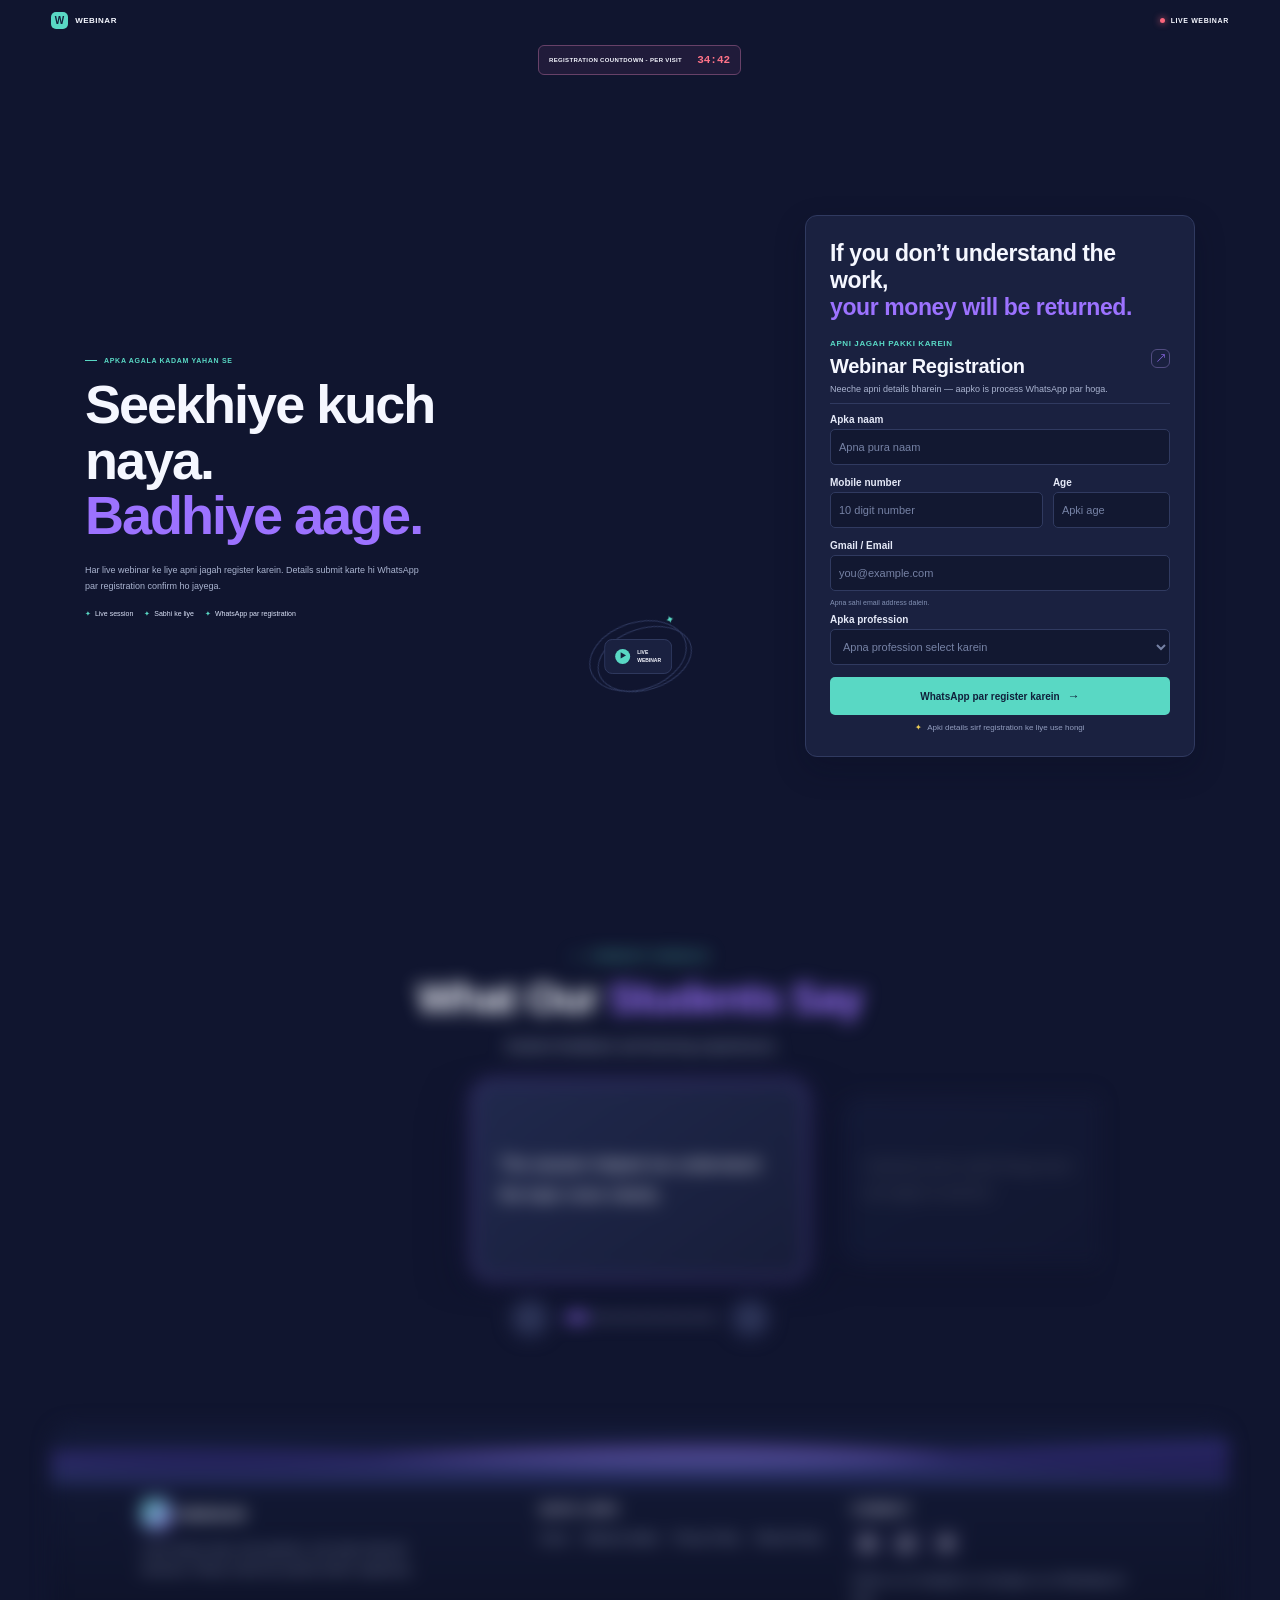
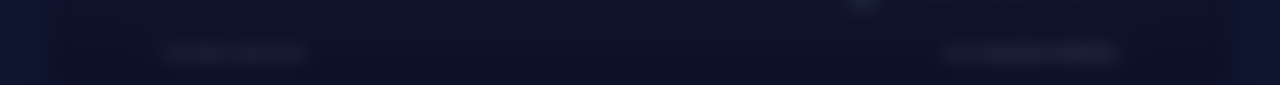
==== index.html @ df03ab72 "Add files via upload" ====
<!DOCTYPE html>
<html lang="hi">
<head>
  <meta charset="UTF-8" />
  <meta name="viewport" content="width=device-width, initial-scale=1.0" />
  <meta name="theme-color" content="#10152f" />
  <title>Webinar Registration</title>
  <link rel="stylesheet" href="styles.css" />
</head>
<body>
  <header class="topbar">
    <a class="brand" href="#home" aria-label="Webinar home"><span class="brand-mark">W</span><span>WEBINAR</span></a>
    <span class="live-label"><span class="live-dot"></span> LIVE WEBINAR</span>
  </header>

  <main id="home">
    <div class="countdown" aria-label="Registration countdown">
      <span>REGISTRATION COUNTDOWN - PER VISIT</span>
      <strong id="countdown">34:43</strong>
    </div>

    <section class="hero" aria-labelledby="hero-title">
      <div class="hero-copy">
        <p class="eyebrow"><span></span> APKA AGALA KADAM YAHAN SE</p>
        <h1 id="hero-title">Seekhiye kuch<br />naya.<br /><span>Badhiye aage.</span></h1>
        <p class="intro">Har live webinar ke liye apni jagah register karein. Details submit karte hi WhatsApp par registration confirm ho jayega.</p>
        <div class="benefits"><span>✦&nbsp; Live session</span><span>✦&nbsp; Sabhi ke liye</span><span>✦&nbsp; WhatsApp par registration</span></div>
        <div class="webinar-art" aria-hidden="true"><span class="sparkle">✦</span><div class="play-card"><span class="play">▶</span><span>LIVE<br />WEBINAR</span></div></div>
      </div>

      <section class="form-card" id="register" aria-labelledby="form-title">
        <p class="refund-promise registration-refund-promise">If you don’t understand the work,<br /><span>your money will be returned.</span></p>
        <div class="card-heading">
          <div><p class="card-kicker">APNI JAGAH PAKKI KAREIN</p><h2 id="form-title">Webinar Registration</h2></div>
          <span class="edit-icon" aria-hidden="true">↗</span>
        </div>
        <p class="form-subtitle">Neeche apni details bharein — aapko is process WhatsApp par hoga.</p>
        <form id="registrationForm">
          <label class="field"><span>Apka naam</span><input type="text" name="name" placeholder="Apna pura naam" autocomplete="name" required /></label>
          <div class="field-row">
            <label class="field"><span>Mobile number</span><input type="tel" name="phone" placeholder="10 digit number" autocomplete="tel" pattern="[0-9+() -]{10,}" required /></label>
            <label class="field"><span>Age</span><input type="number" name="age" placeholder="Apki age" min="13" max="100" required /></label>
          </div>
          <label class="field"><span>Gmail / Email</span><input type="email" name="email" placeholder="you@example.com" autocomplete="email" required /></label>
          <p class="field-hint">Apna sahi email address dalein.</p>
          <label class="field"><span>Apka profession</span><select name="profession" required><option value="" disabled selected>Apna profession select karein</option><option>Student</option><option>Working professional</option><option>Business owner</option><option>Freelancer</option><option>Other</option></select></label>
          <button class="submit-button" type="submit">WhatsApp par register karein <span aria-hidden="true">→</span></button>
          <p class="secure-note"><span aria-hidden="true">✦</span> Apki details sirf registration ke liye use hongi</p>
          <p class="success-message" id="successMessage" role="status" hidden>Shukriya! Aapka registration submit ho gaya.</p>
        </form>
      </section>
    </section>
    <section class="reviews-section" aria-labelledby="reviews-title">
      <p class="eyebrow journey-eyebrow"><span></span> COMMUNITY FEEDBACK</p>
      <h2 class="reviews-title" id="reviews-title">What Our <span>Students Say</span></h2>
      <p class="reviews-subtitle">Student feedback and learning experiences</p>
      <div class="reviews-carousel" aria-roledescription="carousel" aria-label="Student feedback">
        <div class="reviews-track" id="reviewsTrack">
          <article class="review-card">
            <p class="review-quote">The session helped me understand the topic more clearly.</p>
          </article>
          <article class="review-card">
            <p class="review-quote">I learned some useful things that I can apply in practice.</p>
          </article>
          <article class="review-card">
            <p class="review-quote">The concepts were explained in a simple way.</p>
          </article>
          <article class="review-card">
            <p class="review-quote">This gave me a better understanding of where to start.</p>
          </article>
          <article class="review-card">
            <p class="review-quote">The session was informative and easy to follow.</p>
          </article>
          <article class="review-card">
            <p class="review-quote">I got a clearer idea of the next steps to take.</p>
          </article>
          <article class="review-card">
            <p class="review-quote">The examples made the topic easier to understand.</p>
          </article>
          <article class="review-card">
            <p class="review-quote">I found the session useful for my learning journey.</p>
          </article>
          <article class="review-card">
            <p class="review-quote">The content was structured and easy to follow.</p>
          </article>
          <article class="review-card">
            <p class="review-quote">I now have a better understanding of the subject.</p>
          </article>
        </div>
      </div>
      <div class="reviews-controls">
        <button class="review-arrow" id="reviewsPrev" type="button" aria-label="Previous review">←</button>
        <div class="review-dots" id="reviewsDots" aria-label="Choose a review"></div>
        <button class="review-arrow" id="reviewsNext" type="button" aria-label="Next review">→</button>
      </div>
    </section>
  </main>

  <footer class="site-footer scroll-reveal" aria-label="Website footer">
    <div class="footer-wave" aria-hidden="true">
      <svg viewBox="0 0 1440 100" preserveAspectRatio="none"><path d="M0,38 C180,88 320,0 500,38 S820,82 1000,38 S1280,0 1440,38 L1440,100 L0,100 Z" fill="#6852b5" opacity=".48"/><path d="M0,52 C180,12 320,92 500,52 S820,12 1000,52 S1280,92 1440,52 L1440,100 L0,100 Z" fill="#342f79" opacity=".72"/><path d="M0,66 C180,30 320,96 500,66 S820,30 1000,66 S1280,96 1440,66 L1440,100 L0,100 Z" fill="#10152f"/></svg>
      <svg class="wave-two" viewBox="0 0 1440 100" preserveAspectRatio="none"><path d="M0,38 C180,88 320,0 500,38 S820,82 1000,38 S1280,0 1440,38 L1440,100 L0,100 Z" fill="#7c66d8" opacity=".45"/><path d="M0,52 C180,12 320,92 500,52 S820,12 1000,52 S1280,92 1440,52 L1440,100 L0,100 Z" fill="#352d80"/></svg>
      <svg class="wave-three" viewBox="0 0 1440 100" preserveAspectRatio="none"><path d="M0,38 C180,88 320,0 500,38 S820,82 1000,38 S1280,0 1440,38 L1440,100 L0,100 Z" fill="#59d8c4" opacity=".28"/></svg>
    </div>
    <div class="footer-inner">
      <div class="footer-about">
        <div class="footer-brand"><span class="footer-brand-mark">W</span><span>WEBINAR</span></div>
        <p class="footer-description">Learn step by step, ask questions, and make informed decisions. Please review the policies before registering.</p>
      </div>
      <div>
        <h2 class="footer-heading">Quick links</h2>
        <ul class="footer-links"><li><a href="index.html">Home</a></li><li><a href="video.html">Webinar details</a></li><li><a href="privacy-policy.html">Privacy Policy</a></li><li><a href="refund-policy.html">Refund Policy</a></li></ul>
      </div>
      <div>
        <h2 class="footer-heading">Connect</h2>
        <div class="footer-socials" aria-label="Social media links">
          <a class="footer-social" href="https://www.instagram.com/dev.bwr_?utm_source=ig_web_button_share_sheet&dlrf=ZDNlZDc0MzIxNw==" aria-label="Instagram" title="Instagram" target="_blank" rel="noopener noreferrer"><svg viewBox="0 0 24 24" aria-hidden="true"><path d="M7 2h10a5 5 0 0 1 5 5v10a5 5 0 0 1-5 5H7a5 5 0 0 1-5-5V7a5 5 0 0 1 5-5zm0 2.2A2.8 2.8 0 0 0 4.2 7v10A2.8 2.8 0 0 0 7 19.8h10a2.8 2.8 0 0 0 2.8-2.8V7A2.8 2.8 0 0 0 17 4.2H7zm5 2.3a5.5 5.5 0 1 1 0 11 5.5 5.5 0 0 1 0-11zm0 2.2a3.3 3.3 0 1 0 0 6.6 3.3 3.3 0 0 0 0-6.6zm5.8-3.2a1.3 1.3 0 1 1 0 2.6 1.3 1.3 0 0 1 0-2.6z"/></svg></a>
          <a class="footer-social" href="https://wa.me/918005564525" aria-label="WhatsApp" title="WhatsApp" target="_blank" rel="noopener noreferrer"><svg viewBox="0 0 24 24" aria-hidden="true"><path d="M20.5 3.5A11.8 11.8 0 0 0 2 17.7L.5 23.5l6-1.6A11.8 11.8 0 0 0 20.5 3.5zM12 21a9 9 0 0 1-4.6-1.3l-.3-.2-3.5.9.9-3.4-.2-.4A9 9 0 1 1 12 21zm5-6.7c-.3-.2-1.8-.9-2.1-1s-.5-.2-.7.2-.8 1-1 1.2-.4.2-.7.1a7.5 7.5 0 0 1-2.2-1.4 8.3 8.3 0 0 1-1.5-1.9c-.2-.3 0-.5.1-.7l.5-.5.3-.6c.1-.2 0-.4 0-.6l-1-2.2c-.2-.5-.5-.4-.7-.4h-.6c-.2 0-.6.1-.9.4s-1.2 1.2-1.2 2.8 1.2 3.2 1.4 3.4a11.5 11.5 0 0 0 4.4 3.9c.6.3 1.1.5 1.5.6.6.2 1.2.2 1.6.1.5-.1 1.8-.7 2-1.4s.3-1.3.2-1.4-.2-.3-.5-.4z"/></svg></a>
          <a class="footer-social" href="https://t.me/" aria-label="Telegram" title="Telegram" target="_blank" rel="noopener noreferrer"><svg viewBox="0 0 24 24" aria-hidden="true"><path d="M21.8 3.2 18.5 20c-.2 1.2-.9 1.5-1.9.9l-5.2-3.8-2.5 2.4c-.3.3-.5.5-1 .5l.4-5.3 9.7-8.8c.4-.4-.1-.6-.6-.2L5.4 13.3.3 11.7c-1.1-.4-1.1-1.1.2-1.6L20.4 2.5c.9-.3 1.7.2 1.4.7z"/></svg></a>
        </div>
        <p class="footer-description">Follow us on Instagram or message us on WhatsApp for help.</p>
      </div>
    </div>
    <div class="footer-bottom"><span>© <span class="footer-year">2026</span> Webinar. All rights reserved.</span><span>Read our <a href="privacy-policy.html">Privacy Policy</a> and <a href="refund-policy.html">Refund Policy</a>.</span></div>
  </footer>
  <script src="script.js"></script>
  <script src="scroll-reveal.js"></script>
</body>
</html>
---- styles.css ----
:root {
  color-scheme: dark;
  --bg: #10152f;
  --panel: #1a2140;
  --muted: #aab4d0;
  --accent: #59d8c4;
  --white: #f5f7ff;
  --purple: #9c72ff;
}

* { box-sizing: border-box; }
html { scroll-behavior: smooth; }
body {
  margin: 0;
  min-height: 100vh;
  padding: 0 4%;
  color: var(--white);
  background: var(--bg);
  font-family: Arial, Helvetica, sans-serif;
}
.topbar { height: 40px; display: flex; align-items: center; justify-content: space-between; }
.brand { display: inline-flex; align-items: center; gap: 7px; color: var(--white); text-decoration: none; font-size: 8px; font-weight: 700; letter-spacing: .5px; }
.brand-mark { display: grid; place-items: center; width: 17px; height: 17px; color: #12203a; background: var(--accent); border-radius: 5px; font-size: 10px; }
.live-label { display: flex; align-items: center; gap: 6px; font-size: 7px; font-weight: 700; letter-spacing: .6px; }
.live-dot { width: 5px; height: 5px; background: #fa657c; border-radius: 50%; box-shadow: 0 0 7px #fa657c; }
.countdown { display: flex; align-items: center; justify-content: center; gap: 15px; width: fit-content; margin: 5px auto 0; padding: 8px 10px; border: 1px solid #674168; border-radius: 6px; background: #201b3a; }
.countdown span { font-size: 6px; font-weight: 700; letter-spacing: .35px; }
.countdown strong { color: #ff7388; font: 700 11px monospace; }
.hero { display: grid; grid-template-columns: minmax(0, 1fr) 230px; align-items: center; gap: 8%; max-width: 1110px; min-height: calc(100vh - 88px); margin: 0 auto; padding: 25px 0 15px; }
.hero-copy { position: relative; align-self: center; padding-top: 4px; }
.eyebrow { display: flex; align-items: center; gap: 7px; margin: 0 0 13px; color: var(--accent); font-size: 7px; font-weight: 700; letter-spacing: .7px; }
.eyebrow span { display: inline-block; width: 12px; height: 1px; background: var(--accent); }
h1, h2 { font-family: Arial, Helvetica, sans-serif; }
h1 { margin: 0; font-size: clamp(38px, 5.5vw, 54px); line-height: 1.03; letter-spacing: -2px; }
h1 span { color: var(--purple); }
.intro { max-width: 340px; margin: 18px 0 16px; color: var(--muted); font-size: 9px; line-height: 1.8; }
.benefits { display: flex; flex-wrap: wrap; gap: 11px; color: #dbe2f8; font-size: 7px; }
.benefits span::first-letter { color: var(--accent); }
.webinar-art { position: absolute; right: 1%; bottom: -72px; width: 100px; height: 68px; display: grid; place-items: center; border: 1px solid #303a60; border-radius: 50%; transform: rotate(-18deg); }
.webinar-art::before { position: absolute; inset: 7px -5px -3px 6px; content: ""; border: 1px solid #303a60; border-radius: 50%; }
.sparkle { position: absolute; right: 3px; top: 2px; color: var(--accent); font-size: 11px; }
.play-card { display: flex; align-items: center; gap: 7px; padding: 9px 10px; background: #1a2140; border: 1px solid #303a60; border-radius: 8px; transform: rotate(18deg); font-size: 5px; font-weight: 700; line-height: 1.5; }
.play { display: grid; place-items: center; width: 15px; height: 15px; color: #14213b; background: var(--accent); border-radius: 50%; font-size: 7px; }
.form-card { width: 100%; padding: 17px; background: var(--panel); border: 1px solid #303a60; border-radius: 12px; box-shadow: 0 12px 30px #080d2140; }
.card-heading { display: flex; align-items: center; justify-content: space-between; }
.card-kicker { margin: 0 0 7px; color: var(--accent); font-size: 6px; font-weight: 700; letter-spacing: .6px; }
h2 { margin: 0; font-size: 14px; letter-spacing: -.3px; }
.edit-icon { display: grid; place-items: center; width: 19px; height: 19px; color: var(--purple); border: 1px solid #514c80; border-radius: 6px; font-size: 10px; }
.form-subtitle { margin: 6px 0 10px; padding-bottom: 9px; color: var(--muted); border-bottom: 1px solid #303a60; font-size: 6px; }
.field { display: block; margin-bottom: 8px; }
.field > span { display: block; margin-bottom: 4px; color: #e5e9f7; font-size: 7px; font-weight: 700; }
.field input, .field select { width: 100%; height: 23px; padding: 0 8px; color: var(--white); background: #121831; border: 1px solid #303a60; border-radius: 5px; outline: none; font: 7px Arial, sans-serif; }
.field input::placeholder, .field select:invalid { color: #7682a5; }
.field input:focus, .field select:focus { border-color: var(--accent); box-shadow: 0 0 0 2px #59d8c41a; }
.field select option { background: var(--panel); }
.field-row { display: grid; grid-template-columns: 1fr .55fr; gap: 10px; }
.field-hint { margin: -4px 0 8px; color: #8290b3; font-size: 5px; }
.submit-button { display: flex; align-items: center; justify-content: center; gap: 8px; width: 100%; height: 25px; padding: 0 10px; color: #10203b; background: var(--accent); border: 0; border-radius: 5px; font: 700 7px Arial, sans-serif; cursor: pointer; transition: background .2s, transform .2s; }
.submit-button:hover { background: #79ead7; transform: translateY(-1px); }
.submit-button span { font-size: 12px; }
.secure-note { margin: 8px 0 0; color: #929dbe; text-align: center; font-size: 6px; }
.secure-note span { color: #f0cf55; margin-right: 3px; }
.success-message { margin: 8px 0 0; padding: 8px; color: var(--accent); background: #59d8c412; border-radius: 5px; text-align: center; font-size: 9px; }

.journey-page { min-height: 100vh; background: radial-gradient(ellipse at 50% 20%, #20294b 0, var(--bg) 58%); }
.journey-main { display: grid; place-items: center; min-height: calc(100vh - 40px); padding: 36px 0 56px; }
.journey-card { width: min(100%, 720px); padding: clamp(22px, 5vw, 46px); text-align: center; background: #1a2140; border: 1px solid #303a60; border-radius: 20px; box-shadow: 0 20px 60px #080d214d; }
.journey-eyebrow { justify-content: center; margin-bottom: 14px; font-size: 9px; }
.refund-promise { margin: 0 auto 24px; color: var(--white); font-size: clamp(24px, 4.6vw, 38px); font-weight: 800; line-height: 1.12; letter-spacing: -1px; }
.refund-promise span { color: var(--purple); }
.registration-refund-promise { margin: 0 0 18px; font-size: clamp(17px, 2vw, 23px); line-height: 1.18; letter-spacing: -.4px; }
.journey-title { font-size: clamp(34px, 7vw, 58px); line-height: 1.08; letter-spacing: -1.5px; }
.journey-title span { color: var(--purple); }
.journey-intro { max-width: 540px; margin: 16px auto 24px; color: var(--muted); font-size: 15px; line-height: 1.7; }
.video-prompt { margin: 0 0 9px; color: #ff5368; text-align: center; font-size: 12px; font-weight: 800; letter-spacing: 1.2px; text-shadow: 0 0 7px #ff304d, 0 0 15px #ff304d99; }
.video-prompt span { display: block; margin-bottom: 2px; font-size: 22px; line-height: 1; animation: prompt-bounce 1s ease-in-out infinite; }
@keyframes prompt-bounce { 50% { transform: translateY(4px); } }
.video-frame { overflow: hidden; width: 100%; padding: 10px; background: #10152f; border: 1px solid var(--accent); border-radius: 13px; box-shadow: 0 0 18px #59d8c455; }
.video-player { position: relative; overflow: hidden; width: 100%; aspect-ratio: 16 / 9; background: #080d1d; border-radius: 8px; }
.video-thumbnail { display: block; width: 100%; height: 100%; object-fit: cover; }
.video-thumbnail[hidden] { display: none; }
.video-player iframe { position: absolute; inset: 0; display: block; width: 100%; height: 100%; background: #080d1d; border: 0; }
.video-player iframe[hidden] { display: none; }
.video-note { margin: 9px 0 0; color: #8290b3; font-size: 11px; }
.journey-actions { display: grid; grid-template-columns: 1fr 1fr; gap: 13px; margin-top: 20px; }
.glow-button { display: inline-flex; align-items: center; justify-content: center; min-height: 48px; padding: 12px 18px; color: white; border: 1px solid transparent; border-radius: 9px; text-align: center; text-decoration: none; font: 700 14px Arial, sans-serif; cursor: pointer; transition: transform .2s, box-shadow .2s, opacity .2s; }
.glow-button:hover { transform: translateY(-2px); }
.glow-button:disabled { opacity: .6; cursor: default; transform: none; }
.watch-button, .interested-button { color: #fff; background: var(--purple); border-color: var(--purple); box-shadow: 0 0 18px #9c72ff88; }
.watch-button:hover, .interested-button:hover { box-shadow: 0 0 26px #9c72ffcc; }
.skip-button, .not-interested-button { color: var(--purple); background: #fff; border-color: #fff; box-shadow: 0 0 18px #ffffff66; }
.skip-button:hover, .not-interested-button:hover { box-shadow: 0 0 26px #ffffffaa; }
.timer-note { margin: 16px 0 0; color: var(--muted); font-size: 13px; }
.interest-actions { display: grid; grid-template-columns: 1fr 1fr; gap: 12px; margin-top: 18px; padding-top: 18px; border-top: 1px solid #303a60; }
.interest-actions[hidden] { display: none; }
.interest-actions p { grid-column: 1 / -1; margin: 0 0 2px; color: var(--white); font-size: 15px; font-weight: 700; }
.transparency-note { grid-column: 1 / -1; margin-top: 8px; padding: 14px; color: var(--muted); background: #10152f; border: 1px solid #514c80; border-radius: 10px; text-align: left; font-size: 12px; line-height: 1.6; }
.transparency-note strong { display: block; margin-bottom: 5px; color: var(--purple); font-size: 14px; }
.transparency-note p { margin: 5px 0 0; color: var(--muted); font-size: 12px; font-weight: 400; }
.confirmation-overlay { position: fixed; z-index: 10; inset: 0; display: grid; place-items: center; padding: 20px; background: #080d21b8; }
.confirmation-overlay[hidden] { display: none; }
.confirmation-card { width: min(100%, 420px); padding: 26px; background: var(--panel); border: 1px solid #56638c; border-radius: 16px; box-shadow: 0 0 32px #080d2180; text-align: center; }
.confirmation-card h2 { font-size: 22px; line-height: 1.5; }
.confirmation-card h2 span { display: block; color: var(--purple); }
.confirmation-card h2 span + span { margin-top: 4px; }
.confirmation-actions { display: grid; grid-template-columns: 1fr 1fr; gap: 12px; margin-top: 22px; }
#watchedNo { color: #24203a; background: #fff; border-color: #fff; box-shadow: 0 0 18px #ffffff55; }
#watchedNo:hover { box-shadow: 0 0 26px #ffffff99; }
#watchedYes { color: #fff; background: var(--purple); border-color: var(--purple); box-shadow: 0 0 18px #9c72ff88; }
#watchedYes:hover { box-shadow: 0 0 26px #9c72ffcc; }
.feedback-card { max-width: 600px; }
.feedback-mark { display: grid; place-items: center; width: 54px; height: 54px; margin: 0 auto 20px; color: #10203b; background: var(--accent); border-radius: 50%; font-size: 28px; font-weight: 700; box-shadow: 0 0 24px #59d8c466; }
.back-button { width: 100%; background: #303a60; border-color: #56638c; }
.ask-button { width: 100%; margin-top: 12px; color: #10203b; background: var(--accent); box-shadow: 0 0 18px #59d8c455; }

@media (min-width: 1000px) {
  body { padding: 0 4%; }
  .hero { grid-template-columns: minmax(0, 1fr) minmax(340px, 390px); gap: 10%; }
  .form-card { padding: 24px; }
  .field input, .field select { height: 36px; font-size: 11px; }
  .field > span { font-size: 10px; }
  .field { margin-bottom: 12px; }
  .submit-button { height: 38px; font-size: 10px; }
  .form-subtitle { font-size: 9px; }
  .card-kicker { font-size: 8px; }
  h2 { font-size: 20px; }
  .field-hint { font-size: 7px; }
  .secure-note { font-size: 8px; }
}
@media (max-width: 600px) {
  body { padding: 0 5%; }
  .topbar { height: 52px; }
  .brand { gap: 9px; font-size: 10px; }
  .brand-mark { width: 23px; height: 23px; font-size: 13px; }
  .live-label { font-size: 9px; }
  .live-dot { width: 7px; height: 7px; }
  .countdown { max-width: 100%; gap: 12px; margin-top: 12px; padding: 10px 12px; }
  .countdown span { font-size: 8px; }
  .countdown strong { font-size: 14px; }
  .hero { grid-template-columns: minmax(0, 1fr); gap: 24px; min-height: unset; padding: 38px 0 30px; }
  .hero-copy { padding: 0; }
  .eyebrow { margin-bottom: 12px; font-size: 9px; }
  h1 { font-size: clamp(42px, 11vw, 58px); }
  .intro { max-width: 440px; margin: 16px 0; font-size: 13px; line-height: 1.7; }
  .benefits { font-size: 10px; gap: 10px 14px; }
  .webinar-art { display: none; }
  .form-card { width: 100%; max-width: 460px; margin: 0 auto; padding: 22px; border-radius: 14px; }
  .field input, .field select { height: 44px; padding: 0 11px; font-size: 14px; }
  .field > span { margin-bottom: 6px; font-size: 12px; }
  .field { margin-bottom: 14px; }
  .field-row { gap: 10px; }
  .submit-button { height: 46px; font-size: 12px; }
  .form-subtitle { margin: 8px 0 14px; padding-bottom: 12px; font-size: 10px; line-height: 1.5; }
  .card-kicker { font-size: 9px; }
  h2 { font-size: 20px; }
  .field-hint { font-size: 8px; }
  .secure-note { font-size: 9px; }
  .success-message { font-size: 11px; }
}
@media (max-width: 380px) {
  .field-row { grid-template-columns: 1fr .7fr; gap: 8px; }
  .benefits { gap: 8px; font-size: 8px; }
  .form-card { padding: 18px; }
}


/* Automatic centered review carousel: center card stays sharp; side cards fade and blur. */
.reviews-section { --review-width: 320px; --review-gap: 22px; width: 100%; max-width: 920px; margin: 26px auto 0; padding: clamp(22px, 4vw, 38px) 0 10px; text-align: center; overflow: hidden; }
.reviews-title { margin: 0; color: var(--white); font-size: clamp(28px, 5vw, 42px); letter-spacing: -1px; }
.reviews-title span { color: var(--purple); }
.reviews-subtitle { margin: 12px 16px 10px; color: var(--muted); font-size: 14px; line-height: 1.7; }
.reviews-demo-note { display: inline-block; max-width: calc(100% - 32px); margin: 4px auto 22px; padding: 8px 12px; color: #d6ccff; background: #9c72ff18; border: 1px solid #9c72ff55; border-radius: 8px; font-size: 10px; line-height: 1.5; letter-spacing: .5px; }
.reviews-carousel { width: 100%; overflow: hidden; padding: 16px 0 24px; }
.reviews-track { display: flex; align-items: stretch; gap: var(--review-gap); width: max-content; transform: translateX(0); transition: transform 900ms cubic-bezier(.22,.8,.25,1); will-change: transform; }
.review-card { flex: 0 0 var(--review-width); box-sizing: border-box; min-height: 190px; padding: 27px 24px; display: flex; flex-direction: column; justify-content: center; text-align: left; color: var(--white); background: linear-gradient(145deg, #20294d, #171d39); border: 1px solid #45416f; border-radius: 18px; box-shadow: 0 14px 38px #05081755; opacity: .28; filter: blur(5px); transform: scale(.88); transition: opacity 900ms ease, filter 900ms ease, transform 900ms ease, border-color 900ms ease, box-shadow 900ms ease; }
.review-card.is-active { position: relative; z-index: 2; opacity: 1; filter: blur(0); transform: scale(1.04); border-color: #9c72ff; box-shadow: 0 0 0 1px #9c72ff30, 0 18px 46px #080d2180, 0 0 30px #9c72ff24; }
.review-quote { margin: 0; font-size: 16px; line-height: 1.8; }
.reviews-controls { display: flex; justify-content: center; align-items: center; gap: 17px; }
.review-arrow { display: grid; place-items: center; width: 38px; height: 38px; color: #fff; background: #252d50; border: 1px solid #45416f; border-radius: 50%; font-size: 19px; cursor: pointer; transition: background .2s, transform .2s; }
.review-arrow:hover { background: #6f4bc4; transform: translateY(-2px); }
.review-dots { display: flex; align-items: center; gap: 7px; }
.review-dot { width: 7px; height: 7px; padding: 0; border: 0; border-radius: 50px; background: #6b7191; cursor: pointer; transition: width .25s, background .25s; }
.review-dot.is-active { width: 22px; background: var(--purple); }
@media (max-width: 600px) { .reviews-section { --review-width: min(78vw, 300px); --review-gap: 16px; margin-top: 16px; } .review-card { min-height: 210px; padding: 22px 19px; } .review-quote { font-size: 14px; } }
@media (prefers-reduced-motion: reduce) { .reviews-track, .review-card, .review-arrow, .review-dot { transition: none !important; } }


/* Premium FAQ accordion below the video */
.faq-section { width: 100%; max-width: 850px; margin: 34px auto 28px; padding: clamp(20px, 4vw, 34px); background: linear-gradient(145deg, #151b3bdf, #21163bdd); border: 1px solid #8d70dc55; border-radius: 22px; box-shadow: 0 18px 55px #05081750, inset 0 1px #ffffff0c; }
.faq-title { margin: 0; color: var(--white); font-size: clamp(27px, 4.4vw, 38px); line-height: 1.2; letter-spacing: -.8px; }
.faq-title span { color: #b69aff; }
.faq-subtitle { margin: 12px 0 24px; color: var(--muted); font-size: 14px; line-height: 1.7; }
.faq-list { display: grid; gap: 11px; }
.faq-item { overflow: hidden; border: 1px solid #8e7ce63b; border-radius: 14px; background: linear-gradient(120deg, #ffffff08, #a88bff08); transition: border-color .25s, box-shadow .25s; }
.faq-item:focus-within, .faq-item:has(.faq-question[aria-expanded="true"]) { border-color: #a78bfa9c; box-shadow: 0 0 22px #9166ff12; }
.faq-item h3 { margin: 0; font-size: inherit; }
.faq-question { display: flex; width: 100%; align-items: center; justify-content: space-between; gap: 18px; padding: 18px 19px; border: 0; color: #f6f5ff; background: transparent; text-align: left; font: 700 15px/1.55 Arial, sans-serif; cursor: pointer; }
.faq-question:focus-visible, .registration-toast button:focus-visible { outline: 2px solid #c6b4ff; outline-offset: 3px; }
.faq-icon { display: grid; place-items: center; flex: 0 0 29px; width: 29px; height: 29px; color: #fff; background: #8b69df30; border: 1px solid #aa8cff78; border-radius: 50%; font-size: 21px; font-weight: 400; line-height: 1; }
.faq-answer { overflow: hidden; max-height: 0; transition: max-height .32s ease; }
.faq-answer[hidden] { display: none; }
.faq-answer p { margin: 0; padding: 0 19px 19px; color: #c6cce3; font-size: 14px; line-height: 1.8; }
.saved-registrations { max-width: 850px; margin: 28px auto; padding: 20px; background: #141a36; border: 1px solid #8d70dc55; border-radius: 16px; }
.saved-registrations h2 { margin: 0 0 8px; color: #fff; font-size: 19px; }
.saved-registrations h2 span, .saved-registrations p { color: var(--muted); font-size: 12px; font-weight: 400; }
.saved-registrations ul { display: flex; flex-wrap: wrap; gap: 8px; margin: 14px 0 0; padding: 0; list-style: none; }
.saved-registrations li { padding: 8px 11px; color: #e9e2ff; background: #8e70dc18; border: 1px solid #8e70dc55; border-radius: 9px; font-size: 12px; }
.registration-toast { position: fixed; z-index: 50; left: 18px; bottom: 20px; display: flex; align-items: center; gap: 10px; width: min(340px, calc(100vw - 36px)); padding: 13px 12px; color: #f7f5ff; background: #171d39f2; border: 1px solid #9c72ff99; border-radius: 13px; box-shadow: 0 12px 40px #030612aa, 0 0 20px #9c72ff1c; font-size: 13px; line-height: 1.5; animation: toast-enter .35s ease both; backdrop-filter: blur(14px); }
.registration-toast[hidden] { display: none; }
.toast-dot { flex: 0 0 8px; width: 8px; height: 8px; background: #69e6bb; border-radius: 50%; box-shadow: 0 0 10px #69e6bb; }
.registration-toast button { margin-left: auto; flex: 0 0 26px; width: 26px; height: 26px; color: #d9d3ef; background: #ffffff10; border: 1px solid #ffffff22; border-radius: 50%; font-size: 20px; cursor: pointer; }
@keyframes toast-enter { from { opacity: 0; transform: translateX(-24px); } to { opacity: 1; transform: translateX(0); } }
@media (max-width: 600px) { .faq-section { margin: 25px auto 20px; padding: 20px 14px; border-radius: 17px; } .faq-question { padding: 15px 13px; font-size: 13px; } .faq-answer p { padding: 0 13px 15px; font-size: 13px; } .faq-subtitle { font-size: 12px; margin-bottom: 18px; } .registration-toast { left: 12px; bottom: 12px; width: calc(100vw - 24px); } }
@media (prefers-reduced-motion: reduce) { .faq-answer, .faq-item, .registration-toast { transition: none !important; animation: none !important; } }


/* Whole-page scroll reveal: blur/fade out when leaving the viewport and return on re-entry. */
.scroll-reveal { opacity: 0; filter: blur(9px); transform: translate3d(0, 22px, 0) scale(.985); transition: opacity .7s ease, filter .7s ease, transform .7s cubic-bezier(.2,.7,.2,1); will-change: opacity, filter, transform; }
.scroll-reveal.is-visible { opacity: 1; filter: blur(0); transform: translate3d(0, 0, 0) scale(1); }
.scroll-reveal.reveal-from-top { transform: translate3d(0, -18px, 0) scale(.985); }
.scroll-reveal.reveal-from-top.is-visible { transform: translate3d(0, 0, 0) scale(1); }

/* Animated wave footer shared by every page. */
.site-footer { position: relative; width: 100%; margin: 78px auto 0; padding: 0 0 22px; overflow: hidden; isolation: isolate; border-top: 1px solid #a78bfa25; background: linear-gradient(180deg, #131a37 0%, #0c1025 100%); border-radius: 22px 22px 0 0; }
.footer-wave { position: relative; width: calc(100% + 10%); height: 58px; margin: 0 -5% 8px; overflow: hidden; }
.footer-wave svg { position: absolute; width: 200%; height: 100%; left: 0; top: 0; animation: footer-wave-drift 11s linear infinite; }
.footer-wave .wave-two { top: 7px; opacity: .5; animation-duration: 15s; animation-direction: reverse; }
.footer-wave .wave-three { top: 14px; opacity: .28; animation-duration: 19s; }
@keyframes footer-wave-drift { from { transform: translateX(0); } to { transform: translateX(-50%); } }
.footer-inner { max-width: 1040px; margin: 0 auto; padding: 8px 22px 0; display: grid; grid-template-columns: 1.3fr 1fr 1fr; gap: 26px; align-items: start; }
.footer-brand { display: flex; align-items: center; gap: 9px; color: #f5f7ff; font-weight: 800; font-size: 13px; letter-spacing: .8px; }
.footer-brand-mark { display: grid; place-items: center; width: 28px; height: 28px; border-radius: 9px; color: #10152f; background: linear-gradient(135deg, #59d8c4, #a78bfa); box-shadow: 0 0 22px #8e70dc35; }
.footer-description { max-width: 300px; margin: 12px 0 0; color: #9ea9c9; font-size: 11px; line-height: 1.8; }
.footer-heading { margin: 3px 0 13px; color: #f2efff; font-size: 11px; letter-spacing: .7px; text-transform: uppercase; }
.footer-links { display: flex; flex-wrap: wrap; gap: 9px 14px; margin: 0; padding: 0; list-style: none; }
.footer-links a { color: #aeb8d4; text-decoration: none; font-size: 11px; transition: color .2s ease, transform .2s ease; display: inline-block; }
.footer-links a:hover { color: #c8b5ff; transform: translateY(-2px); }
.footer-socials { display: flex; gap: 8px; align-items: center; }
.footer-social { display: grid; place-items: center; width: 31px; height: 31px; border: 1px solid #8d70dc55; border-radius: 10px; color: #e8e4ff; background: #ffffff08; text-decoration: none; transition: transform .25s ease, background .25s ease, box-shadow .25s ease; }
.footer-social:hover { transform: translateY(-4px) rotate(-4deg); background: #8d70dc25; box-shadow: 0 7px 18px #8d70dc25; }
.footer-social svg { width: 15px; height: 15px; fill: currentColor; }
.footer-bottom { max-width: 1000px; margin: 22px auto 0; padding: 13px 22px 0; border-top: 1px solid #ffffff12; display: flex; justify-content: space-between; gap: 12px; color: #7f8aaa; font-size: 9px; line-height: 1.7; }
.footer-bottom a { color: #aeb8d4; text-decoration: none; }
@media (max-width: 650px) { .site-footer { margin-top: 48px; border-radius: 17px 17px 0 0; } .footer-wave { height: 43px; } .footer-inner { grid-template-columns: 1fr 1fr; gap: 22px 14px; padding: 7px 16px 0; } .footer-about { grid-column: 1 / -1; } .footer-bottom { margin-top: 18px; padding: 12px 16px 0; flex-direction: column; } }
@media (prefers-reduced-motion: reduce) { .scroll-reveal, .footer-wave svg, .footer-social, .footer-links a { transition: none !important; animation: none !important; } .scroll-reveal { opacity: 1; filter: none; transform: none; } }
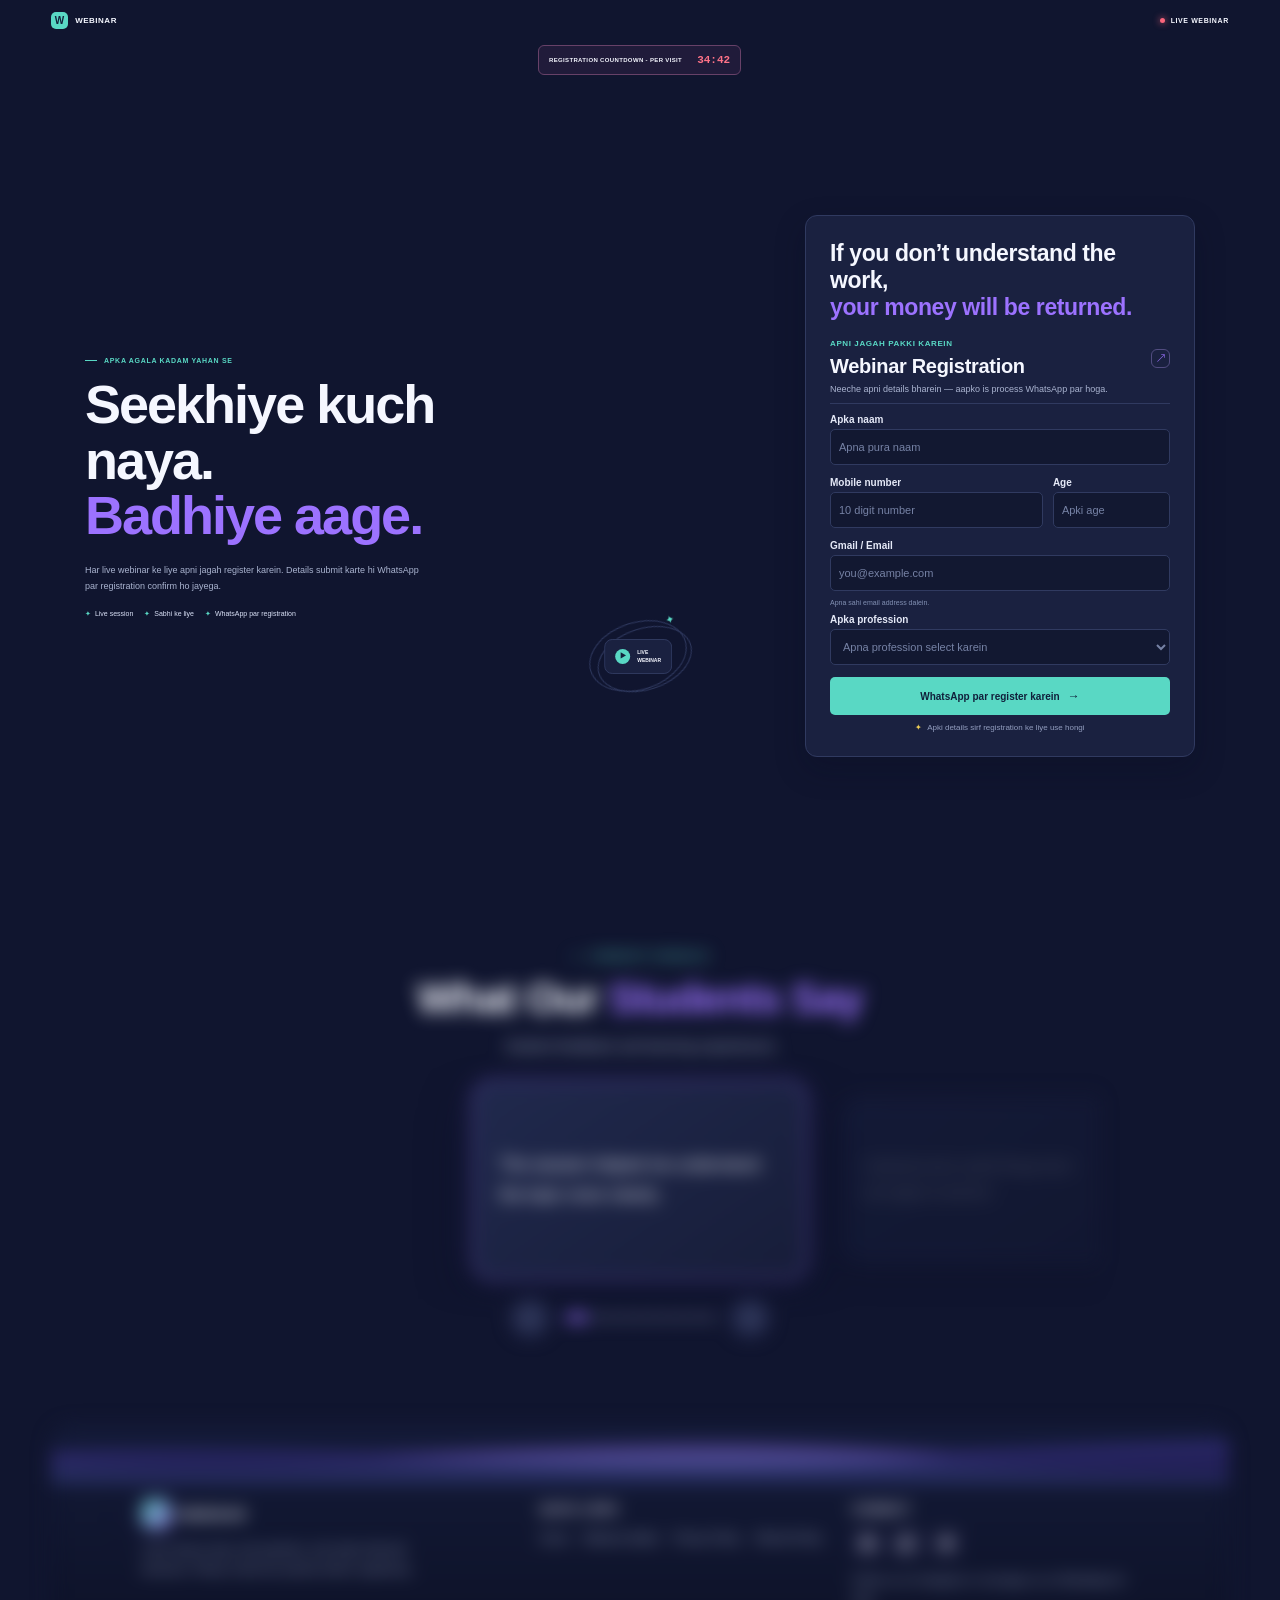
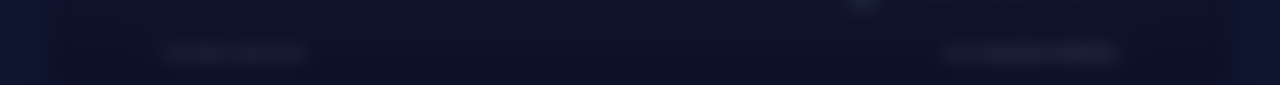
==== commit cb96e4ef: "Update index.html" ====
--- a/index.html
+++ b/index.html
@@ -6,6 +6,23 @@
   <meta name="theme-color" content="#10152f" />
   <title>Webinar Registration</title>
   <link rel="stylesheet" href="styles.css" />
+  <!-- Meta Pixel Code -->
+<script>
+!function(f,b,e,v,n,t,s)
+{if(f.fbq)return;n=f.fbq=function(){n.callMethod?
+n.callMethod.apply(n,arguments):n.queue.push(arguments)};
+if(!f._fbq)f._fbq=n;n.push=n;n.loaded=!0;n.version='2.0';
+n.queue=[];t=b.createElement(e);t.async=!0;
+t.src=v;s=b.getElementsByTagName(e)[0];
+s.parentNode.insertBefore(t,s)}(window, document,'script',
+'https://connect.facebook.net/en_US/fbevents.js');
+fbq('init', '2031744027532463');
+fbq('track', 'PageView');
+</script>
+<noscript><img height="1" width="1" style="display:none"
+src="https://www.facebook.com/tr?id=2031744027532463&ev=PageView&noscript=1"
+/></noscript>
+<!-- End Meta Pixel Code -->
 </head>
 <body>
   <header class="topbar">
--- a/styles.css
+++ b/styles.css
@@ -243,3 +243,94 @@
 .footer-bottom a { color: #aeb8d4; text-decoration: none; }
 @media (max-width: 650px) { .site-footer { margin-top: 48px; border-radius: 17px 17px 0 0; } .footer-wave { height: 43px; } .footer-inner { grid-template-columns: 1fr 1fr; gap: 22px 14px; padding: 7px 16px 0; } .footer-about { grid-column: 1 / -1; } .footer-bottom { margin-top: 18px; padding: 12px 16px 0; flex-direction: column; } }
 @media (prefers-reduced-motion: reduce) { .scroll-reveal, .footer-wave svg, .footer-social, .footer-links a { transition: none !important; animation: none !important; } .scroll-reveal { opacity: 1; filter: none; transform: none; } }
+
+/* FAQ FIX */
+.faq-fix {
+  display: block !important;
+  width: min(900px, 92%);
+  margin: 40px auto;
+  padding: 24px;
+  color: #ffffff;
+  background: #10152f;
+  border: 1px solid rgba(255,255,255,0.12);
+  border-radius: 18px;
+  box-sizing: border-box;
+}
+
+.faq-fix h2 {
+  text-align: center;
+  margin: 0 0 8px;
+  color: #ffffff;
+}
+
+.faq-fix .faq-subtitle {
+  text-align: center;
+  color: #b9c4dc;
+  margin: 0 0 24px;
+}
+
+.faq-fix details {
+  display: block !important;
+  margin: 12px 0;
+  border: 1px solid rgba(255,255,255,0.15);
+  border-radius: 12px;
+  background: #191f40;
+  overflow: hidden;
+}
+
+.faq-fix summary {
+  display: block;
+  padding: 17px;
+  cursor: pointer;
+  color: #ffffff;
+  font-weight: 600;
+  line-height: 1.5;
+  list-style: none;
+}
+
+.faq-fix summary::-webkit-details-marker {
+  display: none;
+}
+
+.faq-fix summary::after {
+  content: "+";
+  float: right;
+  margin-left: 10px;
+  color: #4ade80;
+  font-size: 22px;
+}
+
+.faq-fix details[open] summary::after {
+  content: "−";
+}
+
+.faq-fix .faq-answer {
+  display: block !important;
+  visibility: visible !important;
+  height: auto !important;
+  padding: 0 17px 18px;
+  color: #d5dced;
+  line-height: 1.7;
+  opacity: 1 !important;
+  overflow: visible !important;
+}
+
+.faq-fix details[open] .faq-answer {
+  display: block !important;
+}
+
+@media (max-width: 600px) {
+  .faq-fix {
+    padding: 16px;
+  }
+
+  .faq-fix summary {
+    padding: 14px;
+    font-size: 14px;
+  }
+
+  .faq-fix .faq-answer {
+    padding: 0 14px 15px;
+    font-size: 14px;
+  }
+}
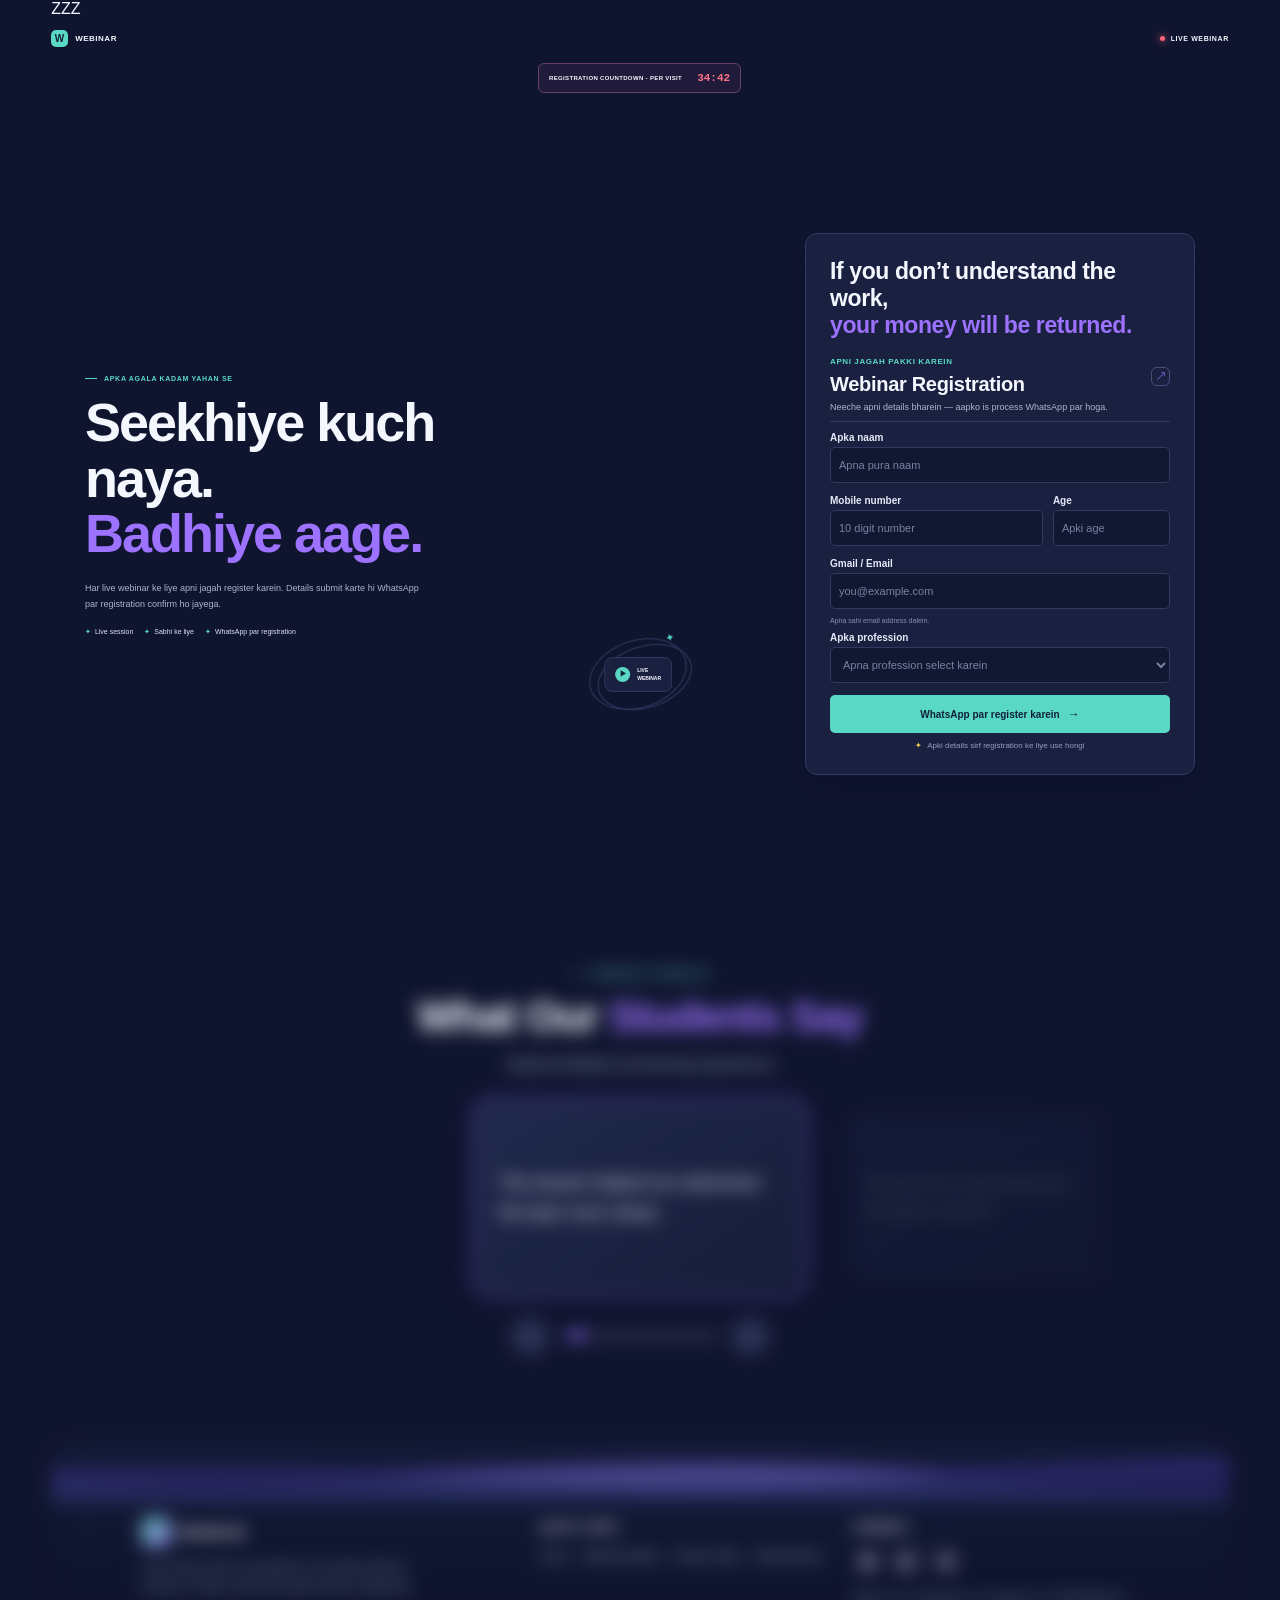
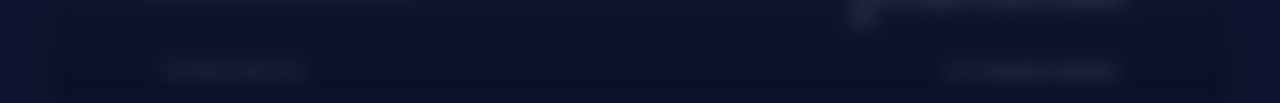
==== commit 2132eb85: "Update index.html" ====
--- a/index.html
+++ b/index.html
@@ -1,28 +1,11 @@
 <!DOCTYPE html>
 <html lang="hi">
 <head>
-  <meta charset="UTF-8" />
+  <meta charset="UTF-8" />ZZZ
   <meta name="viewport" content="width=device-width, initial-scale=1.0" />
   <meta name="theme-color" content="#10152f" />
   <title>Webinar Registration</title>
   <link rel="stylesheet" href="styles.css" />
-  <!-- Meta Pixel Code -->
-<script>
-!function(f,b,e,v,n,t,s)
-{if(f.fbq)return;n=f.fbq=function(){n.callMethod?
-n.callMethod.apply(n,arguments):n.queue.push(arguments)};
-if(!f._fbq)f._fbq=n;n.push=n;n.loaded=!0;n.version='2.0';
-n.queue=[];t=b.createElement(e);t.async=!0;
-t.src=v;s=b.getElementsByTagName(e)[0];
-s.parentNode.insertBefore(t,s)}(window, document,'script',
-'https://connect.facebook.net/en_US/fbevents.js');
-fbq('init', '2031744027532463');
-fbq('track', 'PageView');
-</script>
-<noscript><img height="1" width="1" style="display:none"
-src="https://www.facebook.com/tr?id=2031744027532463&ev=PageView&noscript=1"
-/></noscript>
-<!-- End Meta Pixel Code -->
 </head>
 <body>
   <header class="topbar">
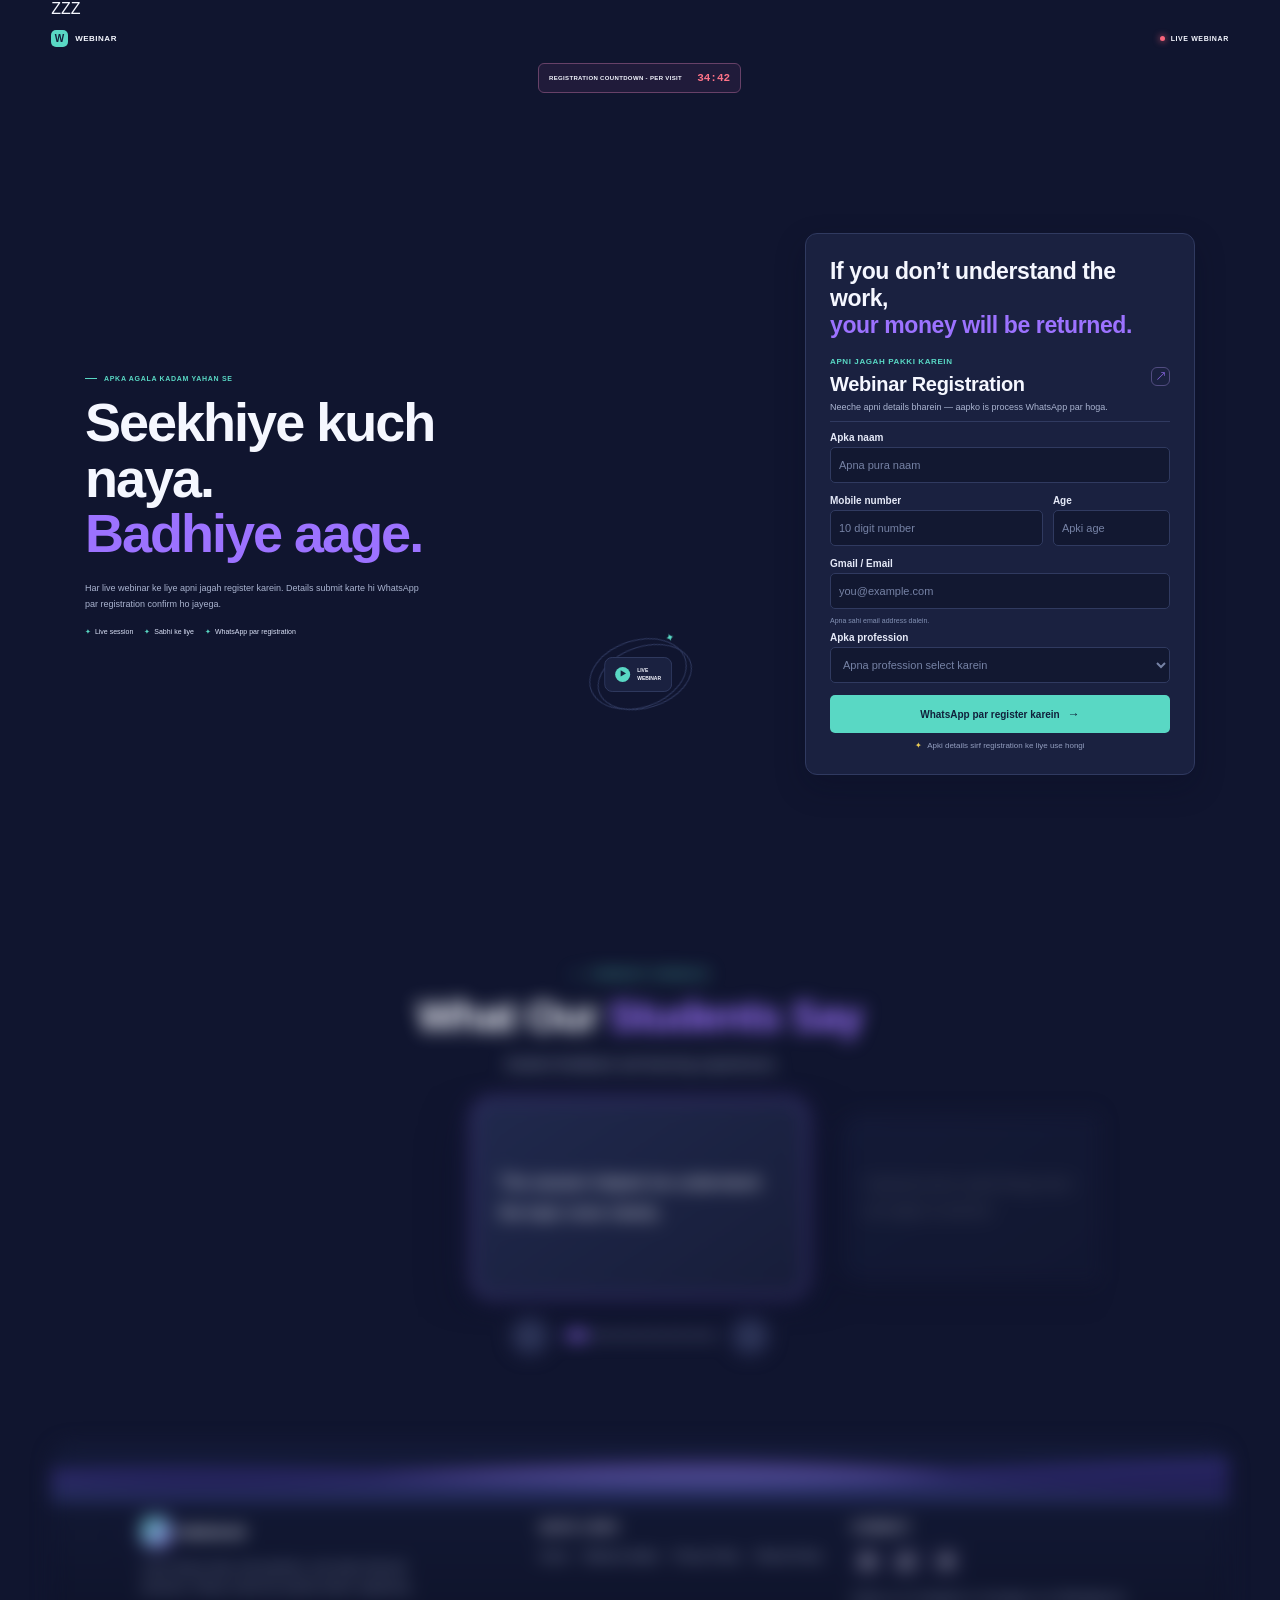
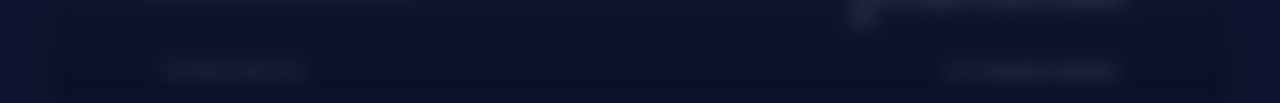
==== commit 92346482: "Update index.html" ====
--- a/index.html
+++ b/index.html
@@ -6,6 +6,23 @@
   <meta name="theme-color" content="#10152f" />
   <title>Webinar Registration</title>
   <link rel="stylesheet" href="styles.css" />
+  <!-- Meta Pixel Code -->
+<script>
+!function(f,b,e,v,n,t,s)
+{if(f.fbq)return;n=f.fbq=function(){n.callMethod?
+n.callMethod.apply(n,arguments):n.queue.push(arguments)};
+if(!f._fbq)f._fbq=n;n.push=n;n.loaded=!0;n.version='2.0';
+n.queue=[];t=b.createElement(e);t.async=!0;
+t.src=v;s=b.getElementsByTagName(e)[0];
+s.parentNode.insertBefore(t,s)}(window, document,'script',
+'https://connect.facebook.net/en_US/fbevents.js');
+fbq('init', '1854718639201518');
+fbq('track', 'PageView');
+</script>
+<noscript><img height="1" width="1" style="display:none"
+src="https://www.facebook.com/tr?id=1854718639201518&ev=PageView&noscript=1"
+/></noscript>
+<!-- End Meta Pixel Code -->
 </head>
 <body>
   <header class="topbar">
